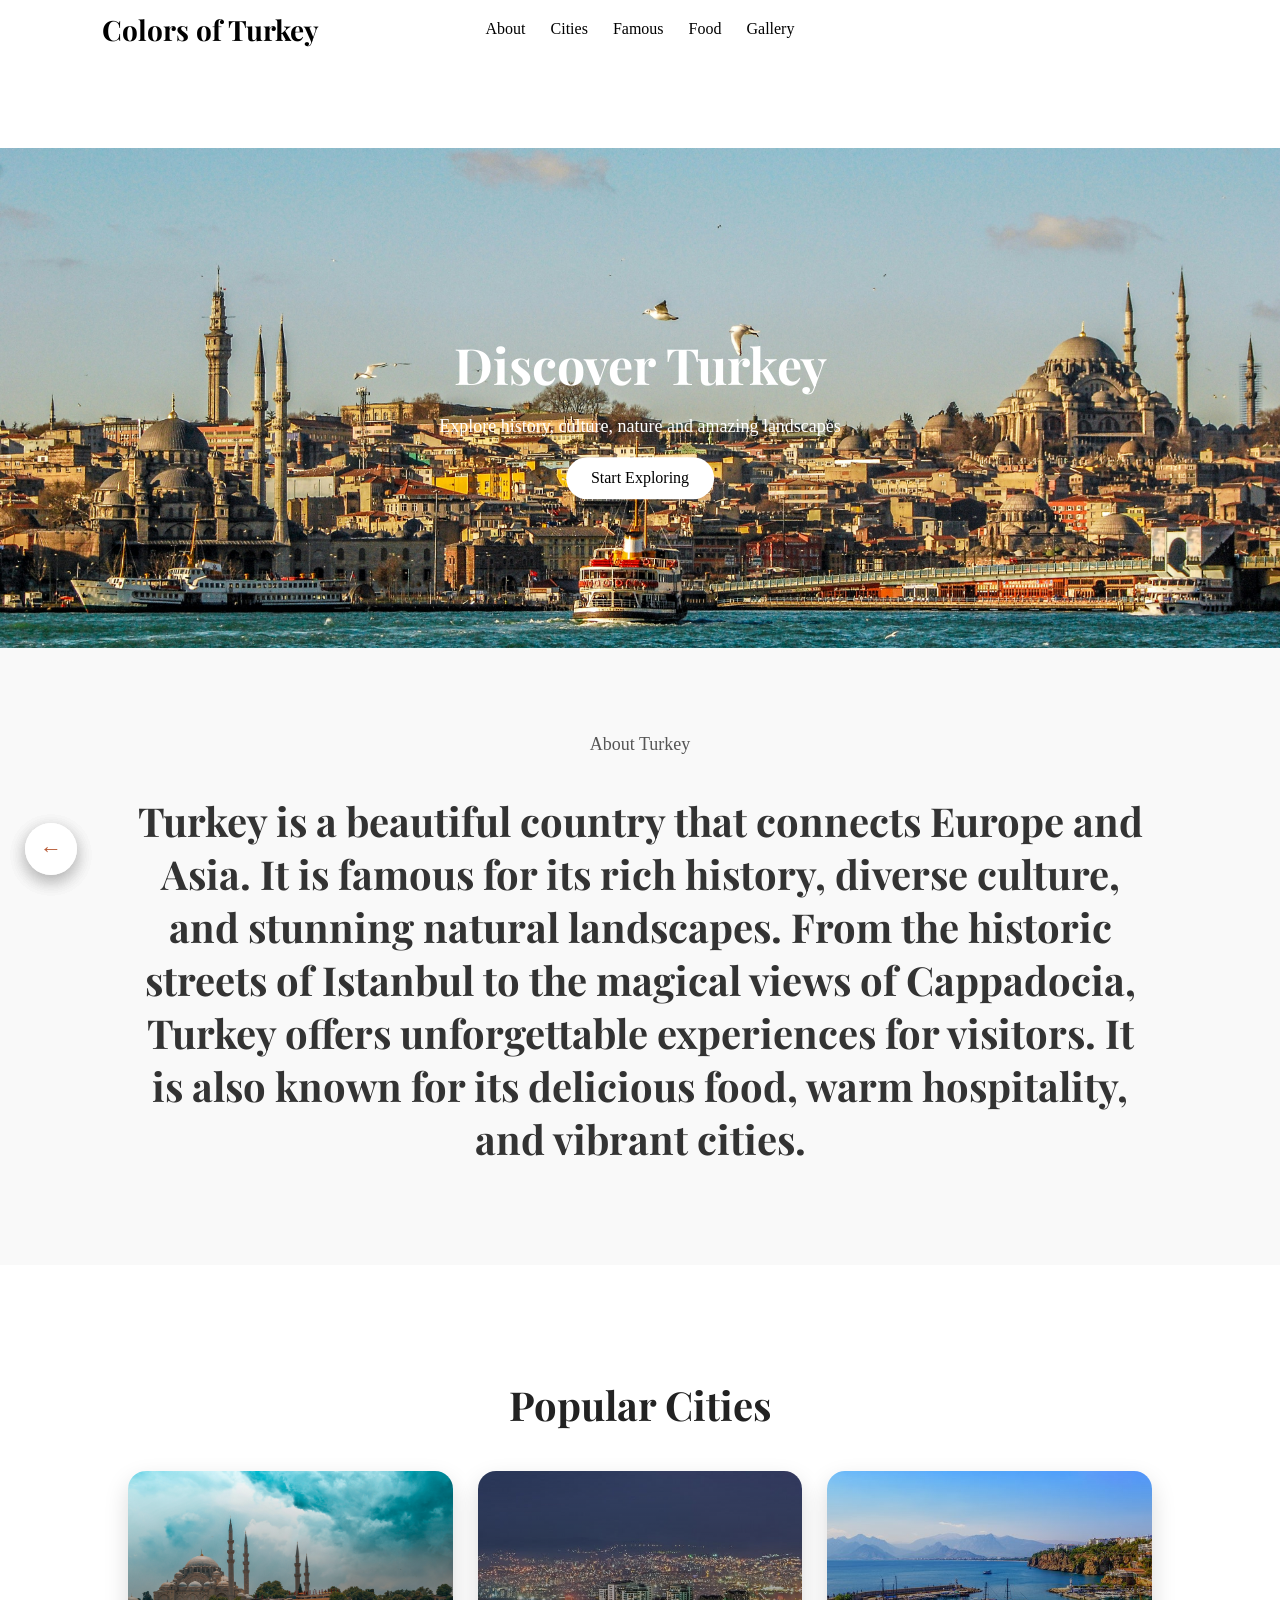
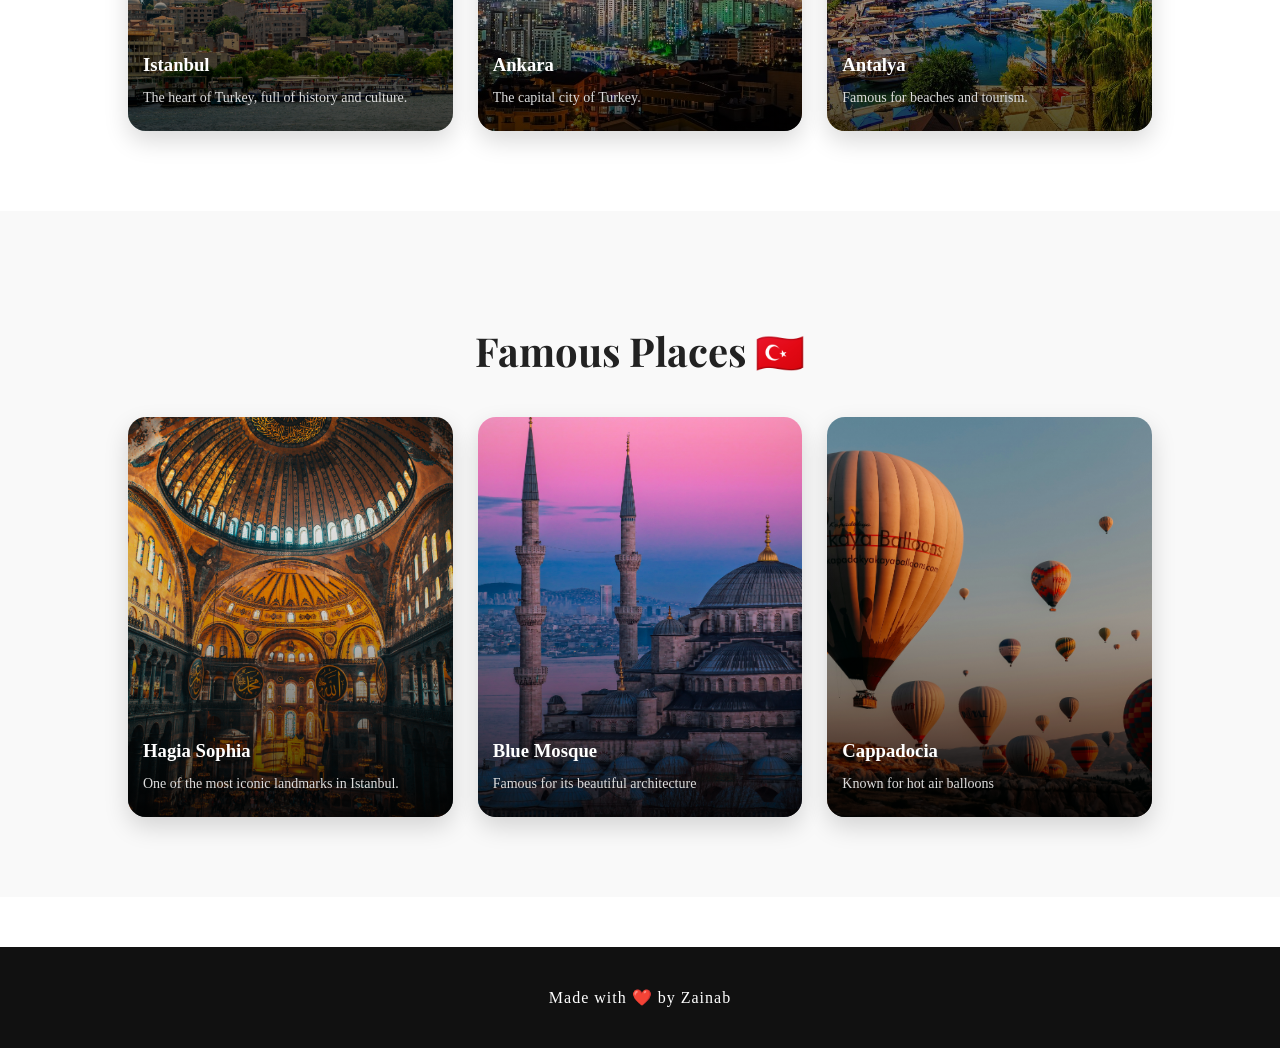
==== index.html @ 1af55203 "Add files via upload" ====
<!DOCTYPE html>
<html lang="en">
<head>
    <meta charset="UTF-8">
    <meta name="viewport" content="width=device-width, initial-scale=1.0">
    <title>ZH</title>
    <link rel="stylesheet" href="turkey.css">
    <link href="https://fonts.googleapis.com/css2?family=Poppins:wght@300;400;500;600;700&display=swap" rel="stylesheet">
    <link href="https://fonts.googleapis.com/css2?family=Playfair+Display:wght@400;700&display=swap" rel="stylesheet">
</head>
<body>
    <div class="turkey">

<div class="header">
  <h1>Colors of Turkey</h1>

    <nav class="menu">
       <div class="about-link">About</div>  <div class="cities-link">Cities</div><div class="famous-link">Famous</div>  <div class="food-link">Food</div> <div class="gallery-link">Gallery</div>
    </nav>
</div>

<div class="hero">
    <img src="engin-yapici-WA1u0scVLZU-unsplash.jpg">

    <div class="hero-text">
        <h1>Discover Turkey</h1>
        <p>Explore history, culture, nature and amazing landscapes</p>

       <a href="#about" class="start">Start Exploring</a>
    </div>

</div>
    <div class="con">
<div class="about"  id="about">
<p>About Turkey</p>
<h2>Turkey is a beautiful country that connects Europe and Asia.
It is famous for its rich history, diverse culture, and stunning natural landscapes.
From the historic streets of Istanbul to the magical views of Cappadocia, Turkey offers unforgettable experiences for visitors.
It is also known for its delicious food, warm hospitality, and vibrant cities.</h2><button class="back-btn">←</button>
</div>

<div class="cities" id="cities">
    <h2>Popular Cities </h2>
     <div class="city-cards">

        <div class="city-card">
            <img src="ibrahim-uzun-2uemAqyp9rk-unsplash.jpg">
            <h3>Istanbul</h3>
            <p>The heart of Turkey, full of history and culture.</p>
        </div>

        <div class="city-card">
            <img src="ankara.jpg">
            <h3>Ankara</h3>
            <p>The capital city of Turkey.</p>
        </div>

        <div class="city-card">
            <img src="antalia.jpg">
            <h3>Antalya</h3>
            <p>Famous for beaches and tourism.</p>
        </div>

    </div><button class="back-btn">←</button>
</div>

<div class="famous" id="famous">

    <h2>Famous Places 🇹🇷</h2>

    <div class="famous-cards">

        <div class="famous-card">
            <img src="raimond-klavins-SyPG3HSSayY-unsplash.jpg">
            <h3>Hagia Sophia</h3>
            <p>One of the most iconic landmarks in Istanbul.</p>
        </div>

        <div class="famous-card">
            <img src="fatih-yurur-kNSREmtaGOE-unsplash (1).jpg">
            <h3>Blue Mosque</h3>
            <p>Famous for its beautiful architecture</p>
        </div>

        <div class="famous-card">
            <img src="yyzvic-f7oe3-tlm0I-unsplash.jpg">
            <h3>Cappadocia</h3>
            <p>Known for hot air balloons</p>
        </div>
<button class="back-btn">←</button>
    </div>

</div>
</div>
<div id="food" class="food">
<h2>Turkish Food 🍽️</h2>
    <p>Famous Turkish dishes and desserts.</p>
    <div class="A">
    <h2>Kebab</h2>
    <h4>One of the most famous Turkish dishes,<br>
         made from seasoned meat grilled over charcoal. Popular varieties include Adana Kebab,<br>
          Urfa Kebab, and Doner Kebab.</h4>
          <img src="ك.jpg"></div>

  <div class="A">
    <h2>Simit</h2>
    <h4>A traditional Turkish bread ring coated with sesame seeds.<br>
         It is commonly sold by street vendors and enjoyed as a breakfast or snack.</h4>
          <img src="سميت.jpg"></div>
 <div class="A">
    <h2>Mantı</h2>
    <h4>Small dumplings filled with minced meat,<br>
         usually served with yogurt, garlic, and a flavorful sauce. It is often called Turkish dumplings.</h4>
          <img src="مانتي.jpg"></div>
<div class="A">
    <h2>Baklava</h2>
    <h4>A famous Turkish dessert made from layers of thin pastry filled with pistachios or walnuts and sweetened with syrup.
        <br> It is one of Turkey's most iconic sweets.</h4>
          <img src="بق.webp"></div>

<button class="back-btn">←</button>
</div>

<div class="gallery">
    <h2>Turkey Gallery 📸</h2>

    <div class="gallery-grid">
        <img src="daniela-cuevas-t7YycgAoVSw-unsplash.jpg">
        <img src="despina-galani-B9oekHfI6Y4-unsplash.jpg">
        <img src="image_1619433215_1Nzu31EmZJ4FnLlvg2yrnLt8LBN0Tfsmk1SLW02x.webp">
        <img src="serdar-dincer-54x3r5M3uzY-unsplash.jpg">
        <img src="mahmoud-fawzy-8nVmfffGh5k-unsplash.jpg">
        <img src="1.jpg">
        <img src="عنتاب.jpg">
    </div>

    <button class="gallery-back-btn">←</button>
</div>

<div class="footer" id="footer">
    <p>Made with ❤️ by Zainab</p>
</div>

    </div>
    
<script>
    const hero = document.querySelector(".hero");
const footer = document.querySelector(".footer");

// Sections داخل الصفحة
const about = document.querySelector(".about");
const cities = document.querySelector(".cities");
const famous = document.querySelector(".famous");

// Pages مستقلة
const foodPage = document.querySelector(".food");
const galleryPage = document.querySelector(".gallery");

// Links
const aboutLink = document.querySelector(".about-link");
const citiesLink = document.querySelector(".cities-link");
const famousLink = document.querySelector(".famous-link");
const foodLink = document.querySelector(".food-link");
const galleryLink = document.querySelector(".gallery-link");

// Back buttons
const backBtns = document.querySelectorAll(".back-btn");
const galleryBackBtn = document.querySelector(".gallery-back-btn");


// =====================
// 🧠 الرجوع للصفحة الرئيسية
// =====================
function showHome(){
    hero.style.display = "block";
    about.style.display = "block";
    cities.style.display = "block";
    famous.style.display = "block";

    foodPage.style.display = "none";
    galleryPage.style.display = "none";

    footer.style.display = "block";
}


// =====================
// 🟢 Sections داخل الصفحة (About / Cities / Famous)
// =====================
function showSection(section){
    hero.style.display = "none";

    about.style.display = "none";
    cities.style.display = "none";
    famous.style.display = "none";

    foodPage.style.display = "none";
    galleryPage.style.display = "none";

    footer.style.display = "block";

    section.style.display = "block";
}


// =====================
// 🟢 Navigation داخل الصفحة
// =====================
aboutLink.addEventListener("click", () => {
    showSection(about);
});

citiesLink.addEventListener("click", () => {
    showSection(cities);
});

famousLink.addEventListener("click", () => {
    showSection(famous);
});


// =====================
// 🔵 Food Page
// =====================
foodLink.addEventListener("click", () => {
    hero.style.display = "none";
    about.style.display = "none";
    cities.style.display = "none";
    famous.style.display = "none";
    galleryPage.style.display = "none";

    footer.style.display = "none";

    foodPage.style.display = "block";
});


// =====================
// 📸 Gallery Page
// =====================
galleryLink.addEventListener("click", () => {
    hero.style.display = "none";
    about.style.display = "none";
    cities.style.display = "none";
    famous.style.display = "none";
    foodPage.style.display = "none";

    footer.style.display = "none";

    galleryPage.style.display = "block";
});


// =====================
// 🔙 Back Buttons
// =====================
backBtns.forEach(btn => {
    btn.addEventListener("click", () => {
        showHome();
    });
});

galleryBackBtn.addEventListener("click", () => {
    showHome();
});
</script>
</body>
</html>
---- turkey.css ----
الان اذا فتحته بالهاتف يكون طبيعي*{ 
   
       margin: 0;
    padding: 0;
    box-sizing: border-box;
}
body{
    margin: 0;
    padding: 0;
    overflow-x: hidden;
}
h1,h2{
    font-family: 'Playfair Display', serif;
}
.turkey{
    width: 100%;
    overflow-x: hidden;
}
.header{
    display: flex;
    align-items: center;
    justify-content: center;
    position: relative;
    padding: 20px 8%;
}
.header nav{
    display: flex;
    gap: 25px;
    align-items: center;
}
.header nav div {
    cursor: pointer;
    position: relative;
    transition: 0.3s;
    color: black;
}
.header nav div::after {
    content: "";
    position: absolute;
    left: 0;
    bottom: -5px;
    width: 0;
    height: 2px;
    background: rgb(150, 150, 219);
    transition: 0.3s;
}
.header nav div:hover {
    color: rgb(150, 150, 219);
}

.header nav div:hover::after {
    width: 100%;
}
.header h1{
    position: absolute;
    left: 8%;
    margin: 0;
    font-size: 28px;
}
.hero {
    width: 100%;
    height: 500px;
    margin-top: 90px;
    position: relative;
    overflow: hidden;
}

.hero img {
    width: 100%;
    height: 100%;
    object-fit: cover;
     animation: slowMove 8s ease-in-out infinite alternate;
    
}
@keyframes slowMove{
    from{
        transform: scale(1.05) translateY(0);
    }
    to{
        transform: scale(1.15) translateY(-20px);
    }
}
.hero-text{
    position: absolute;
    top: 50%;
    left: 50%;
    transform: translate(-50%, -50%);
    text-align: center;
    color: white;
}
.hero-text h1{
    font-size: 50px;
    margin-bottom: 10px;
}

.hero-text p{
    font-size: 18px;
    margin-bottom: 20px;
}
.hero-text button{
    padding: 12px 25px;
    border: none;
    border-radius: 30px;
    background: white;
    color: black;
    font-size: 16px;
    cursor: pointer;
    transition: 0.3s;
}
.hero-text button:hover{
    background: rgb(150,150,219);
    color: white;
    transform: scale(1.05);
}
.about{
    padding: 80px 10%;
    text-align: center;
    background: #f9f9f9;
}
.about h2{
    font-size: 40px;
    margin-bottom: 20px;
    color: #333;
}
.about p{
    font-size: 18px;
    line-height: 1.8;
    color: #555;
    max-width: 800px;
    margin: auto;
}
/* ===== SECTION STYLE (COMMON) ===== */
.cities{
    padding: 80px 10%;
    text-align: center;
}


.cities h2{
    font-size: 40px;
    margin-bottom: 40px;
    color: #222;
}

/* ===== GRID ===== */
.city-cards{
    display: grid;
    grid-template-columns: repeat(auto-fit, minmax(250px, 1fr));
    gap: 25px;
   
}

/* ===== CARD (NEW STYLE) ===== */
.city-card{
    position: relative;
    height: 260px;
    border-radius: 18px;
    overflow: hidden;
    cursor: pointer;
    box-shadow: 0 10px 25px rgba(0,0,0,0.15);
}

/* IMAGE */
.city-card img{
    width: 100%;
    height: 100%;
    object-fit: cover;
    transition: 0.5s;
}

/* HOVER ZOOM IMAGE */
.city-card:hover img{
    transform: scale(1.1);
}

/* ===== OVERLAY ===== */
.city-card::after{
    content: "";
    position: absolute;
    inset: 0;
    background: linear-gradient(to top, rgba(0,0,0,0.7), transparent);
}

/* TEXT OVER IMAGE */
.city-card h3{
    position: absolute;
    bottom: 55px;
    left: 15px;
    color: white;
    z-index: 2;
    margin: 0;
}

.city-card p{
    position: absolute;
    bottom: 25px;
    left: 15px;
    color: #ddd;
    font-size: 14px;
    z-index: 2;
    margin: 0;
}

/* HOVER EFFECT */
.city-card:hover{
    transform: translateY(-8px);
    transition: 0.4s;
}
/* =========================
   FAMOUS PLACES SECTION
========================= */

.famous{
    padding: 80px 10%;
    text-align: center;
    background: #f9f9f9;
}

.famous h2{
    font-size: 40px;
    margin-bottom: 40px;
    color: #222;
}

/* GRID CONTAINER */
.famous-cards{
    display: grid;
    grid-template-columns: repeat(3, 1fr);
    gap: 25px;
    justify-content: center;
}

/* CARD */
.famous-card{
    position: relative;
      width: 100%;
    height: 400px;
    border-radius: 18px;
    overflow: hidden;
    cursor: pointer;
    box-shadow: 0 10px 25px rgba(0,0,0,0.15);
    transition: 0.4s;
}

/* IMAGE */
.famous-card img{
    width: 100%;
    height: 100%;
    object-fit: cover;
    transition: 0.5s;
}

/* IMAGE ZOOM */
.famous-card:hover img{
    transform: scale(1.1);
}

/* OVERLAY */
.famous-card::after{
    content: "";
    position: absolute;
    inset: 0;
    background: linear-gradient(
        to top,
        rgba(0,0,0,0.8),
        rgba(0,0,0,0.2),
        transparent
    );
}

/* TITLE */
.famous-card h3{
    position: absolute;
    left: 15px;
    bottom: 55px;
    color: white;
    z-index: 2;
    margin: 0;
}

/* DESCRIPTION */
.famous-card p{
    position: absolute;
    left: 15px;
    bottom: 25px;
    color: #ddd;
    font-size: 14px;
    z-index: 2;
    margin: 0;
}

/* HOVER EFFECT */
.famous-card:hover{
    transform: translateY(-8px);
}
.footer{
    background: #111;
    color: white;
    text-align: center;
    padding: 25px 10%;
    margin-top: 50px;
}

.footer p{
    font-size: 16px;
    letter-spacing: 1px;
     transition: 0.3s;
}
.footer p:hover{
    color: rgb(150,150,219);
}
@media (max-width: 768px){

    .header{
        flex-direction: column;
        gap: 15px;
        padding: 15px;
    }

    .header nav{
        flex-wrap: wrap;
        justify-content: center;
    }

    .hero-text h1{
        font-size: 28px;
    }

    .hero-text p{
        font-size: 14px;
    }

}
@media (max-width: 768px){

    .city-cards,
    .famous-cards{
        grid-template-columns: 1fr;
    }

}
@media (max-width: 1024px){

    .city-cards,
    .famous-cards{
        grid-template-columns: repeat(2, 1fr);
    }

}
@media (max-width: 768px){

    .hero{
        height: 350px;
    }

    .hero-text{
        width: 90%;
    }

}
.food{
    display: none;
    padding: 100px 10%;
    min-height: 100vh;
    background: radial-gradient(circle at top, #fff3ea, #ffffff);
    position: relative;
}

/* عنوان القسم */
.food > h2{
    text-align: center;
    font-size: 50px;
    color: #b85c38;
    margin-bottom: 10px;
}

.food > p{
    text-align: center;
    color: #777;
    margin-bottom: 60px;
    font-size: 17px;
}

/* الكرت */
.A{
    display: flex;
    justify-content: space-between;
    align-items: center;
    gap: 40px;

    background: rgba(255,255,255,0.8);
    backdrop-filter: blur(10px);

    padding: 30px;
    margin-bottom: 35px;

    border-radius: 30px;
    box-shadow: 0 20px 40px rgba(0,0,0,0.08);

    transition: 0.4s ease;
    position: relative;
    overflow: hidden;
}

/* خط علوي متحرك */
.A::before{
    content: "";
    position: absolute;
    width: 100%;
    height: 4px;
    top: 0;
    left: 0;
    background: linear-gradient(90deg, #b85c38, #ffb085, #b85c38);
    background-size: 200% 100%;
    animation: lineMove 3s linear infinite;
}

@keyframes lineMove{
    0%{background-position: 0%;}
    100%{background-position: 200%;}
}

/* النص */
.A h2{
    font-size: 32px;
    color: #b85c38;
    margin-bottom: 10px;
}

.A h4{
    font-size: 16px;
    color: #555;
    line-height: 1.8;
    max-width: 500px;
}

/* الصورة */
.A img{
    width: 220px;
    height: 220px;
    object-fit: cover;

    border-radius: 50%;
    border: 6px solid #fff;

    box-shadow: 0 15px 30px rgba(0,0,0,0.15);

    transition: 0.5s ease;
}

/* hover */
.A:hover{
    transform: translateY(-12px);
    box-shadow: 0 30px 60px rgba(0,0,0,0.15);
}

.A:hover img{
    transform: scale(1.1) rotate(3deg);
}

/* زر الرجوع */
.back-btn{
    position: fixed;
    bottom: 25px;
    left: 25px;
    width: 52px;
    height: 52px;
    border-radius: 50%;
    border: none;
    background: white;
    color: #b85c38;
    font-size: 22px;
    cursor: pointer;
    box-shadow: 0 6px 18px rgba(0,0,0,0.12);
    transition: 0.3s;
}

.back-btn:hover{
    transform: scale(1.1);
}

/* موبايل */
@media(max-width:768px){

    .food{
        padding: 80px 5%;
    }

    .food > h2{
        font-size: 32px;
    }

    .A{
        flex-direction: column;
        text-align: center;
    }

    .A img{
        width: 180px;
        height: 180px;
    }
}
.gallery{
    display: none;
    min-height: 100vh;
    padding: 90px 8%;
    background: linear-gradient(180deg, #f8f8f8, #ffffff);
    text-align: center;
}

/* العنوان */
.gallery h2{
    font-size: 44px;
    color: #b85c38;
    font-family: 'Playfair Display', serif;
    margin-bottom: 10px;
}

/* وصف صغير */
.gallery p{
    color: #777;
    margin-bottom: 45px;
    font-size: 16px;
}

/* الشبكة */
.gallery-grid{
    display: grid;
    grid-template-columns: repeat(auto-fit, minmax(600px, 1fr));
    gap: 22px;
}

/* الصور بشكل كروت ناعمة */
.gallery-grid img{
    width: 100%;
    height: 600px;
    object-fit: cover;
    border-radius: 18px;
    box-shadow: 0 10px 25px rgba(0,0,0,0.08);
    transition: 0.4s ease;
    cursor: pointer;
}

/* Hover بسيط وأنيق */
.gallery-grid img:hover{
    transform: translateY(-6px);
    filter: brightness(1.05);
    box-shadow: 0 18px 35px rgba(0,0,0,0.15);
}

/* زر الرجوع */
.gallery-back-btn{
    position: fixed;
    bottom: 25px;
    left: 25px;
    width: 52px;
    height: 52px;
    border-radius: 50%;
    border: none;
    background: white;
    color: #b85c38;
    font-size: 22px;
    cursor: pointer;
    box-shadow: 0 6px 18px rgba(0,0,0,0.12);
    transition: 0.3s;
}

.gallery-back-btn:hover{
    background: #b85c38;
    color: white;
    transform: scale(1.1);
}
@media (max-width: 768px){

    .gallery h2{
        font-size: 32px;
    }

    .gallery-grid{
        grid-template-columns: 1fr;
    }

    .gallery-grid img{
        height: 220px;
    }

}
html{
    scroll-behavior: smooth;
}
.start{
    padding: 12px 25px;
    border: none;
    border-radius: 30px;
    background: white;
    color: black;
    font-size: 16px;
    cursor: pointer;
    transition: 0.3s;
    text-decoration: none;
    display: inline-block;
}

.start:hover{
    background: rgb(150,150,219);
    color: white;
    transform: scale(1.05);
}
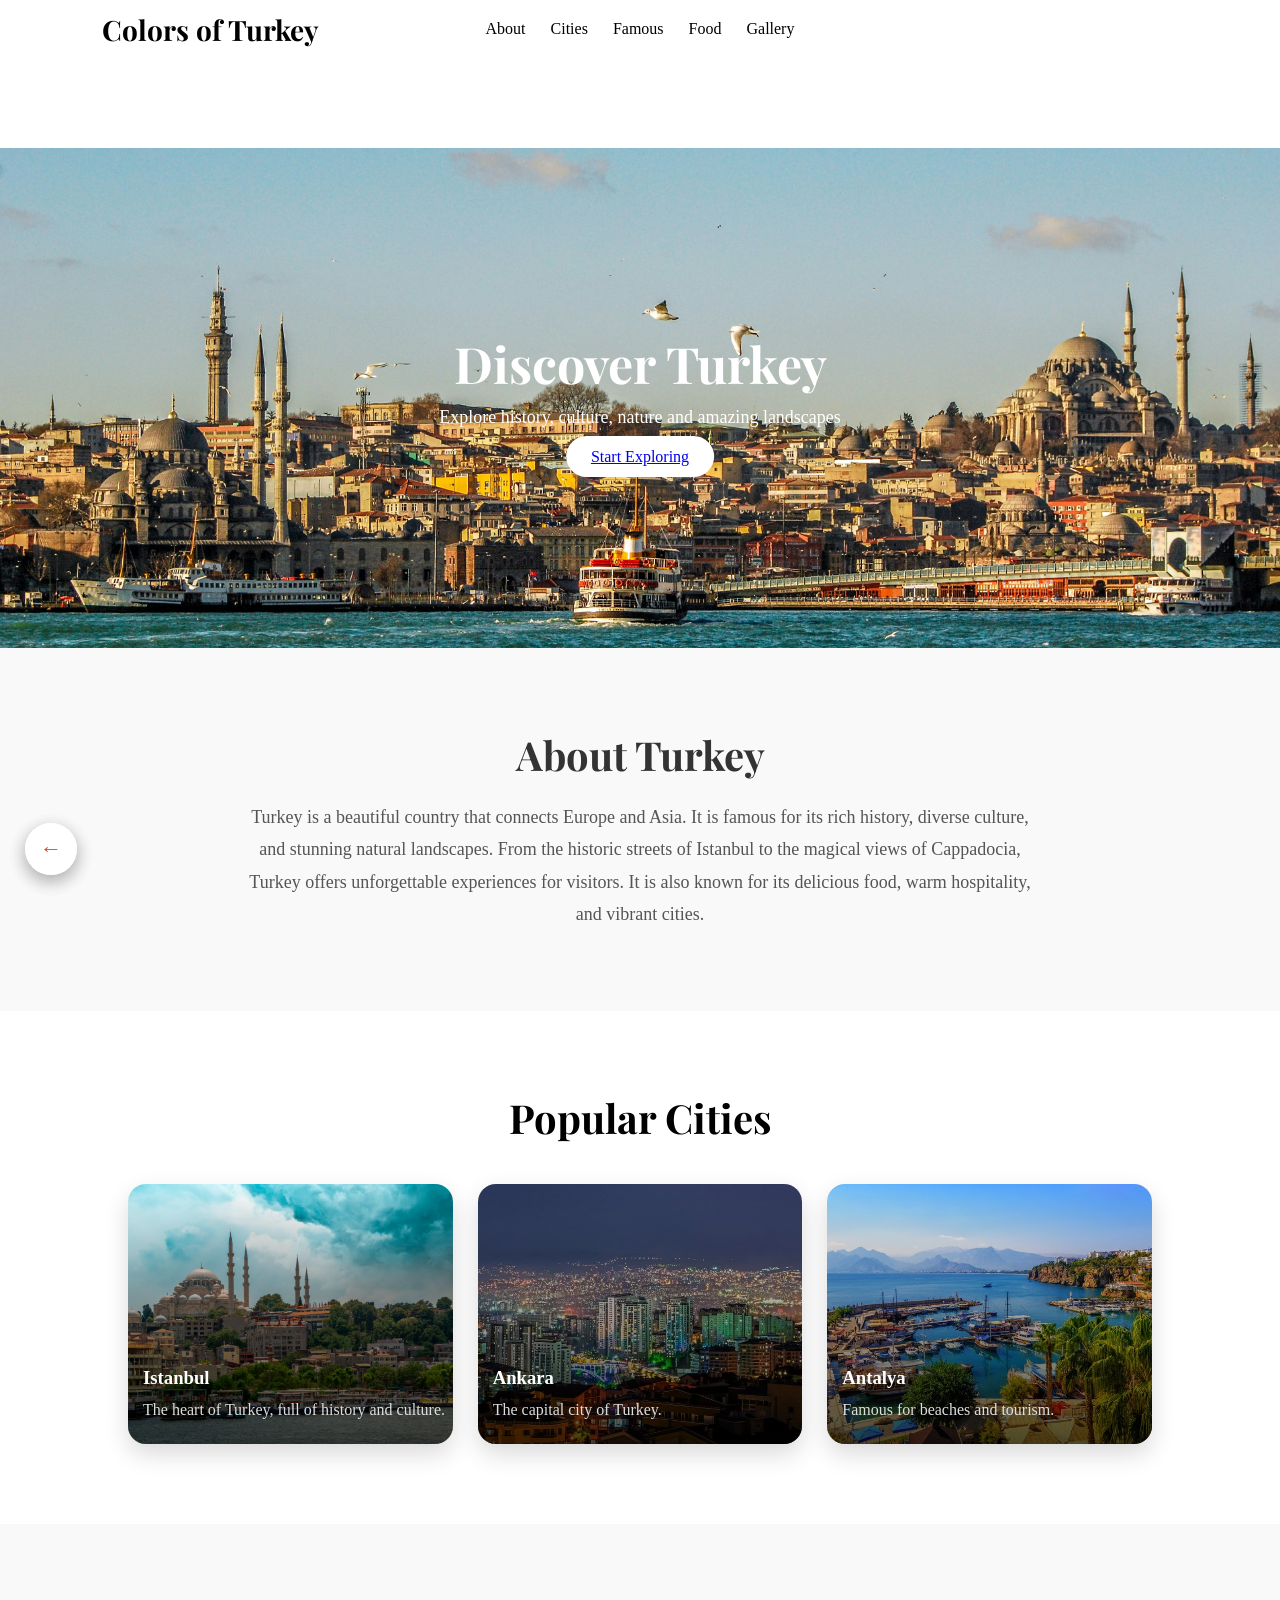
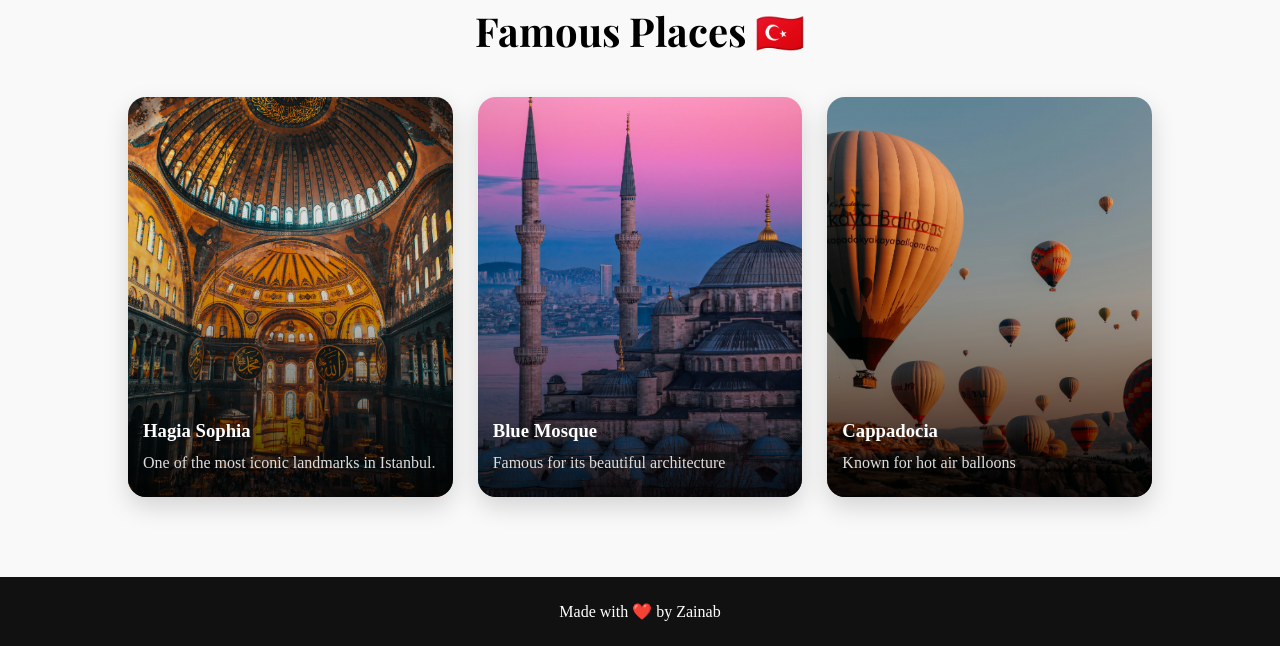
==== commit 39bfcbc5: "Add files via upload" ====
--- a/index.html
+++ b/index.html
@@ -32,11 +32,11 @@
 </div>
     <div class="con">
 <div class="about"  id="about">
-<p>About Turkey</p>
-<h2>Turkey is a beautiful country that connects Europe and Asia.
+<h2>About Turkey</h2>
+<p>Turkey is a beautiful country that connects Europe and Asia.
 It is famous for its rich history, diverse culture, and stunning natural landscapes.
 From the historic streets of Istanbul to the magical views of Cappadocia, Turkey offers unforgettable experiences for visitors.
-It is also known for its delicious food, warm hospitality, and vibrant cities.</h2><button class="back-btn">←</button>
+It is also known for its delicious food, warm hospitality, and vibrant cities.</p><button class="back-btn">←</button>
 </div>
 
 <div class="cities" id="cities">
@@ -134,7 +134,7 @@
         <img src="عنتاب.jpg">
     </div>
 
-    <button class="gallery-back-btn">←</button>
+   <button class="back-btn">←</button>
 </div>
 
 <div class="footer" id="footer">
--- a/turkey.css
+++ b/turkey.css
@@ -1,21 +1,35 @@
-الان اذا فتحته بالهاتف يكون طبيعي*{ 
-   
-       margin: 0;
+
+*{
+    margin: 0;
     padding: 0;
     box-sizing: border-box;
 }
+
 body{
     margin: 0;
     padding: 0;
     overflow-x: hidden;
 }
+
+html{
+    scroll-behavior: smooth;
+}
+
 h1,h2{
     font-family: 'Playfair Display', serif;
 }
+
+/* =========================
+   MAIN CONTAINER
+========================= */
 .turkey{
     width: 100%;
     overflow-x: hidden;
 }
+
+/* =========================
+   HEADER
+========================= */
 .header{
     display: flex;
     align-items: center;
@@ -23,41 +37,50 @@
     position: relative;
     padding: 20px 8%;
 }
+
+.header h1{
+    position: absolute;
+    left: 8%;
+    margin: 0;
+    font-size: 28px;
+}
+
 .header nav{
     display: flex;
     gap: 25px;
     align-items: center;
 }
-.header nav div {
+
+.header nav div{
     cursor: pointer;
     position: relative;
     transition: 0.3s;
     color: black;
 }
-.header nav div::after {
+
+.header nav div::after{
     content: "";
     position: absolute;
     left: 0;
     bottom: -5px;
     width: 0;
     height: 2px;
-    background: rgb(150, 150, 219);
+    background: rgb(150,150,219);
     transition: 0.3s;
 }
-.header nav div:hover {
-    color: rgb(150, 150, 219);
-}
-
-.header nav div:hover::after {
+
+.header nav div:hover{
+    color: rgb(150,150,219);
+}
+
+.header nav div:hover::after{
     width: 100%;
 }
-.header h1{
-    position: absolute;
-    left: 8%;
-    margin: 0;
-    font-size: 28px;
-}
-.hero {
+
+/* =========================
+   HERO
+========================= */
+.hero{
     width: 100%;
     height: 500px;
     margin-top: 90px;
@@ -65,13 +88,13 @@
     overflow: hidden;
 }
 
-.hero img {
+.hero img{
     width: 100%;
     height: 100%;
     object-fit: cover;
-     animation: slowMove 8s ease-in-out infinite alternate;
-    
-}
+    animation: slowMove 8s ease-in-out infinite alternate;
+}
+
 @keyframes slowMove{
     from{
         transform: scale(1.05) translateY(0);
@@ -80,6 +103,7 @@
         transform: scale(1.15) translateY(-20px);
     }
 }
+
 .hero-text{
     position: absolute;
     top: 50%;
@@ -88,6 +112,7 @@
     text-align: center;
     color: white;
 }
+
 .hero-text h1{
     font-size: 50px;
     margin-bottom: 10px;
@@ -97,6 +122,7 @@
     font-size: 18px;
     margin-bottom: 20px;
 }
+
 .hero-text button{
     padding: 12px 25px;
     border: none;
@@ -107,21 +133,28 @@
     cursor: pointer;
     transition: 0.3s;
 }
+
 .hero-text button:hover{
     background: rgb(150,150,219);
     color: white;
     transform: scale(1.05);
 }
+
+/* =========================
+   ABOUT
+========================= */
 .about{
     padding: 80px 10%;
     text-align: center;
     background: #f9f9f9;
 }
+
 .about h2{
     font-size: 40px;
     margin-bottom: 20px;
     color: #333;
 }
+
 .about p{
     font-size: 18px;
     line-height: 1.8;
@@ -129,28 +162,26 @@
     max-width: 800px;
     margin: auto;
 }
-/* ===== SECTION STYLE (COMMON) ===== */
+
+/* =========================
+   CITIES
+========================= */
 .cities{
     padding: 80px 10%;
     text-align: center;
 }
-
 
 .cities h2{
     font-size: 40px;
     margin-bottom: 40px;
-    color: #222;
-}
-
-/* ===== GRID ===== */
+}
+
 .city-cards{
     display: grid;
     grid-template-columns: repeat(auto-fit, minmax(250px, 1fr));
     gap: 25px;
-   
-}
-
-/* ===== CARD (NEW STYLE) ===== */
+}
+
 .city-card{
     position: relative;
     height: 260px;
@@ -160,7 +191,6 @@
     box-shadow: 0 10px 25px rgba(0,0,0,0.15);
 }
 
-/* IMAGE */
 .city-card img{
     width: 100%;
     height: 100%;
@@ -168,12 +198,10 @@
     transition: 0.5s;
 }
 
-/* HOVER ZOOM IMAGE */
 .city-card:hover img{
     transform: scale(1.1);
 }
 
-/* ===== OVERLAY ===== */
 .city-card::after{
     content: "";
     position: absolute;
@@ -181,35 +209,26 @@
     background: linear-gradient(to top, rgba(0,0,0,0.7), transparent);
 }
 
-/* TEXT OVER IMAGE */
-.city-card h3{
+.city-card h3,
+.city-card p{
     position: absolute;
-    bottom: 55px;
     left: 15px;
     color: white;
     z-index: 2;
-    margin: 0;
+}
+
+.city-card h3{
+    bottom: 55px;
 }
 
 .city-card p{
-    position: absolute;
     bottom: 25px;
-    left: 15px;
     color: #ddd;
-    font-size: 14px;
-    z-index: 2;
-    margin: 0;
-}
-
-/* HOVER EFFECT */
-.city-card:hover{
-    transform: translateY(-8px);
-    transition: 0.4s;
-}
-/* =========================
-   FAMOUS PLACES SECTION
-========================= */
-
+}
+
+/* =========================
+   FAMOUS
+========================= */
 .famous{
     padding: 80px 10%;
     text-align: center;
@@ -219,21 +238,16 @@
 .famous h2{
     font-size: 40px;
     margin-bottom: 40px;
-    color: #222;
-}
-
-/* GRID CONTAINER */
+}
+
 .famous-cards{
     display: grid;
     grid-template-columns: repeat(3, 1fr);
     gap: 25px;
-    justify-content: center;
-}
-
-/* CARD */
+}
+
 .famous-card{
     position: relative;
-      width: 100%;
     height: 400px;
     border-radius: 18px;
     overflow: hidden;
@@ -242,7 +256,6 @@
     transition: 0.4s;
 }
 
-/* IMAGE */
 .famous-card img{
     width: 100%;
     height: 100%;
@@ -250,215 +263,202 @@
     transition: 0.5s;
 }
 
-/* IMAGE ZOOM */
 .famous-card:hover img{
     transform: scale(1.1);
 }
 
-/* OVERLAY */
 .famous-card::after{
     content: "";
     position: absolute;
     inset: 0;
-    background: linear-gradient(
-        to top,
-        rgba(0,0,0,0.8),
-        rgba(0,0,0,0.2),
-        transparent
-    );
-}
-
-/* TITLE */
-.famous-card h3{
-    position: absolute;
-    left: 15px;
-    bottom: 55px;
-    color: white;
-    z-index: 2;
-    margin: 0;
-}
-
-/* DESCRIPTION */
+    background: linear-gradient(to top, rgba(0,0,0,0.8), rgba(0,0,0,0.2), transparent);
+}
+
+.famous-card h3,
 .famous-card p{
     position: absolute;
     left: 15px;
+    color: white;
+    z-index: 2;
+}
+
+.famous-card h3{
+    bottom: 55px;
+}
+
+.famous-card p{
     bottom: 25px;
     color: #ddd;
-    font-size: 14px;
-    z-index: 2;
-    margin: 0;
-}
-
-/* HOVER EFFECT */
+}
+
 .famous-card:hover{
     transform: translateY(-8px);
 }
-.footer{
-    background: #111;
-    color: white;
-    text-align: center;
-    padding: 25px 10%;
-    margin-top: 50px;
-}
-
-.footer p{
-    font-size: 16px;
-    letter-spacing: 1px;
-     transition: 0.3s;
-}
-.footer p:hover{
-    color: rgb(150,150,219);
-}
-@media (max-width: 768px){
-
-    .header{
-        flex-direction: column;
-        gap: 15px;
-        padding: 15px;
-    }
-
-    .header nav{
-        flex-wrap: wrap;
-        justify-content: center;
-    }
-
-    .hero-text h1{
-        font-size: 28px;
-    }
-
-    .hero-text p{
-        font-size: 14px;
-    }
-
-}
-@media (max-width: 768px){
-
-    .city-cards,
-    .famous-cards{
-        grid-template-columns: 1fr;
-    }
-
-}
-@media (max-width: 1024px){
-
-    .city-cards,
-    .famous-cards{
-        grid-template-columns: repeat(2, 1fr);
-    }
-
-}
-@media (max-width: 768px){
-
-    .hero{
-        height: 350px;
-    }
-
-    .hero-text{
-        width: 90%;
-    }
-
-}
+
+/* =========================
+   FOOD
+========================= */
 .food{
     display: none;
     padding: 100px 10%;
     min-height: 100vh;
     background: radial-gradient(circle at top, #fff3ea, #ffffff);
-    position: relative;
-}
-
-/* عنوان القسم */
+}
+
 .food > h2{
     text-align: center;
     font-size: 50px;
     color: #b85c38;
-    margin-bottom: 10px;
 }
 
 .food > p{
     text-align: center;
     color: #777;
     margin-bottom: 60px;
-    font-size: 17px;
-}
-
-/* الكرت */
+}
+
+/* CARD FOOD */
 .A{
     display: flex;
     justify-content: space-between;
     align-items: center;
     gap: 40px;
-
-    background: rgba(255,255,255,0.8);
-    backdrop-filter: blur(10px);
-
     padding: 30px;
     margin-bottom: 35px;
-
     border-radius: 30px;
+    background: rgba(255,255,255,0.8);
     box-shadow: 0 20px 40px rgba(0,0,0,0.08);
-
-    transition: 0.4s ease;
-    position: relative;
-    overflow: hidden;
-}
-
-/* خط علوي متحرك */
-.A::before{
-    content: "";
-    position: absolute;
-    width: 100%;
-    height: 4px;
-    top: 0;
-    left: 0;
-    background: linear-gradient(90deg, #b85c38, #ffb085, #b85c38);
-    background-size: 200% 100%;
-    animation: lineMove 3s linear infinite;
-}
-
-@keyframes lineMove{
-    0%{background-position: 0%;}
-    100%{background-position: 200%;}
-}
-
-/* النص */
-.A h2{
-    font-size: 32px;
-    color: #b85c38;
-    margin-bottom: 10px;
-}
-
-.A h4{
-    font-size: 16px;
-    color: #555;
-    line-height: 1.8;
-    max-width: 500px;
-}
-
-/* الصورة */
+    transition: 0.4s;
+}
+
 .A img{
     width: 220px;
     height: 220px;
     object-fit: cover;
-
     border-radius: 50%;
-    border: 6px solid #fff;
-
-    box-shadow: 0 15px 30px rgba(0,0,0,0.15);
-
-    transition: 0.5s ease;
-}
-
-/* hover */
-.A:hover{
-    transform: translateY(-12px);
-    box-shadow: 0 30px 60px rgba(0,0,0,0.15);
-}
-
-.A:hover img{
-    transform: scale(1.1) rotate(3deg);
-}
-
-/* زر الرجوع */
+}
+
+/* =========================
+   GALLERY
+========================= */
+.gallery{
+    display: none;
+    min-height: 100vh;
+    padding: 90px 8%;
+    text-align: center;
+}
+
+.gallery h2{
+    font-size: 44px;
+    color: #b85c38;
+}
+
+.gallery-grid{
+    display: grid;
+    grid-template-columns: repeat(auto-fit, minmax(600px, 1fr));
+    gap: 22px;
+}
+
+.gallery-grid img{
+    width: 100%;
+    height: 600px;
+    object-fit: cover;
+    border-radius: 18px;
+}
+
+/* =========================
+   BUTTON
+========================= */
+.start{
+    padding: 12px 25px;
+    border: none;
+    border-radius: 30px;
+    background: white;
+    cursor: pointer;
+    transition: 0.3s;
+}
+
+.start:hover{
+    background: rgb(150,150,219);
+    color: white;
+}
+
+/* =========================
+   FOOTER
+========================= */
+.footer{
+    background: #111;
+    color: white;
+    text-align: center;
+    padding: 25px 10%;
+}
+
+/* =========================
+   RESPONSIVE
+========================= */
+
+/* TABLET */
+@media (max-width: 1024px){
+    .famous-cards{
+        grid-template-columns: repeat(2, 1fr);
+    }
+}
+
+/* MOBILE */
+@media (max-width: 768px){
+
+    .header{
+        flex-direction: column;
+        gap: 12px;
+        text-align: center;
+    }
+
+    .header h1{
+        position: static;
+    }
+
+    .header nav{
+        flex-wrap: wrap;
+        justify-content: center;
+    }
+
+    .hero{
+        height: 320px;
+    }
+
+    .hero-text h1{
+        font-size: 24px;
+    }
+.about h2{
+    font-size: 26px;
+}
+
+.about p{
+    font-size: 15px;
+    line-height: 1.6;
+}
+    .city-cards,
+    .famous-cards{
+        grid-template-columns: 1fr;
+    }
+
+    .A{
+        flex-direction: column;
+        text-align: center;
+    }
+
+    .gallery-grid{
+        grid-template-columns: 1fr;
+    }
+
+    .gallery-grid img{
+        height: 220px;
+    }
+}
+/* =========================
+   BACK BUTTON
+========================= */
+
 .back-btn{
     position: fixed;
     bottom: 25px;
@@ -473,107 +473,114 @@
     cursor: pointer;
     box-shadow: 0 6px 18px rgba(0,0,0,0.12);
     transition: 0.3s;
+    z-index: 999;
 }
 
 .back-btn:hover{
     transform: scale(1.1);
-}
-
-/* موبايل */
-@media(max-width:768px){
-
-    .food{
-        padding: 80px 5%;
+    background: #b85c38;
+    color: white;
+}
+/* =========================
+   MOBILE FIX
+========================= */
+@media (max-width: 768px){
+
+    .header{
+        padding: 15px 5%;
+    }
+
+    .header h1{
+        font-size: 22px;
+        text-align: center;
+    }
+
+    .header nav{
+        gap: 12px;
+        font-size: 14px;
+    }
+
+    .hero{
+        height: 280px;
+        margin-top: 40px;
+    }
+
+    .hero-text{
+        width: 90%;
+    }
+
+    .hero-text h1{
+        font-size: 30px;
+    }
+
+    .hero-text p{
+        font-size: 14px;
+    }
+
+    .start{
+        padding: 10px 20px;
+        font-size: 14px;
+    }
+
+    .about,
+    .cities,
+    .famous,
+    .food,
+    .gallery{
+        padding-left: 5%;
+        padding-right: 5%;
+    }
+
+    .about h2,
+    .cities h2,
+    .famous h2{
+        font-size: 28px;
+    }
+
+    .about p{
+        font-size: 15px;
+        line-height: 1.8;
+    }
+
+    .city-card{
+        height: 240px;
+    }
+
+    .famous-card{
+        height: 320px;
     }
 
     .food > h2{
         font-size: 32px;
+    }
+
+    .food > p{
+        font-size: 14px;
     }
 
     .A{
         flex-direction: column;
         text-align: center;
+        padding: 20px;
+        gap: 20px;
+    }
+
+    .A h2{
+        font-size: 24px;
+    }
+
+    .A h4{
+        font-size: 14px;
+        line-height: 1.8;
     }
 
     .A img{
         width: 180px;
         height: 180px;
     }
-}
-.gallery{
-    display: none;
-    min-height: 100vh;
-    padding: 90px 8%;
-    background: linear-gradient(180deg, #f8f8f8, #ffffff);
-    text-align: center;
-}
-
-/* العنوان */
-.gallery h2{
-    font-size: 44px;
-    color: #b85c38;
-    font-family: 'Playfair Display', serif;
-    margin-bottom: 10px;
-}
-
-/* وصف صغير */
-.gallery p{
-    color: #777;
-    margin-bottom: 45px;
-    font-size: 16px;
-}
-
-/* الشبكة */
-.gallery-grid{
-    display: grid;
-    grid-template-columns: repeat(auto-fit, minmax(600px, 1fr));
-    gap: 22px;
-}
-
-/* الصور بشكل كروت ناعمة */
-.gallery-grid img{
-    width: 100%;
-    height: 600px;
-    object-fit: cover;
-    border-radius: 18px;
-    box-shadow: 0 10px 25px rgba(0,0,0,0.08);
-    transition: 0.4s ease;
-    cursor: pointer;
-}
-
-/* Hover بسيط وأنيق */
-.gallery-grid img:hover{
-    transform: translateY(-6px);
-    filter: brightness(1.05);
-    box-shadow: 0 18px 35px rgba(0,0,0,0.15);
-}
-
-/* زر الرجوع */
-.gallery-back-btn{
-    position: fixed;
-    bottom: 25px;
-    left: 25px;
-    width: 52px;
-    height: 52px;
-    border-radius: 50%;
-    border: none;
-    background: white;
-    color: #b85c38;
-    font-size: 22px;
-    cursor: pointer;
-    box-shadow: 0 6px 18px rgba(0,0,0,0.12);
-    transition: 0.3s;
-}
-
-.gallery-back-btn:hover{
-    background: #b85c38;
-    color: white;
-    transform: scale(1.1);
-}
-@media (max-width: 768px){
 
     .gallery h2{
-        font-size: 32px;
+        font-size: 30px;
     }
 
     .gallery-grid{
@@ -584,25 +591,16 @@
         height: 220px;
     }
 
-}
-html{
-    scroll-behavior: smooth;
-}
-.start{
-    padding: 12px 25px;
-    border: none;
-    border-radius: 30px;
-    background: white;
-    color: black;
-    font-size: 16px;
-    cursor: pointer;
-    transition: 0.3s;
-    text-decoration: none;
-    display: inline-block;
-}
-
-.start:hover{
-    background: rgb(150,150,219);
-    color: white;
-    transform: scale(1.05);
+    .back-btn{
+        width: 48px;
+        height: 48px;
+        font-size: 20px;
+        bottom: 15px;
+        left: 15px;
+    }
+
+    .footer{
+        padding: 20px;
+        font-size: 14px;
+    }
 }
